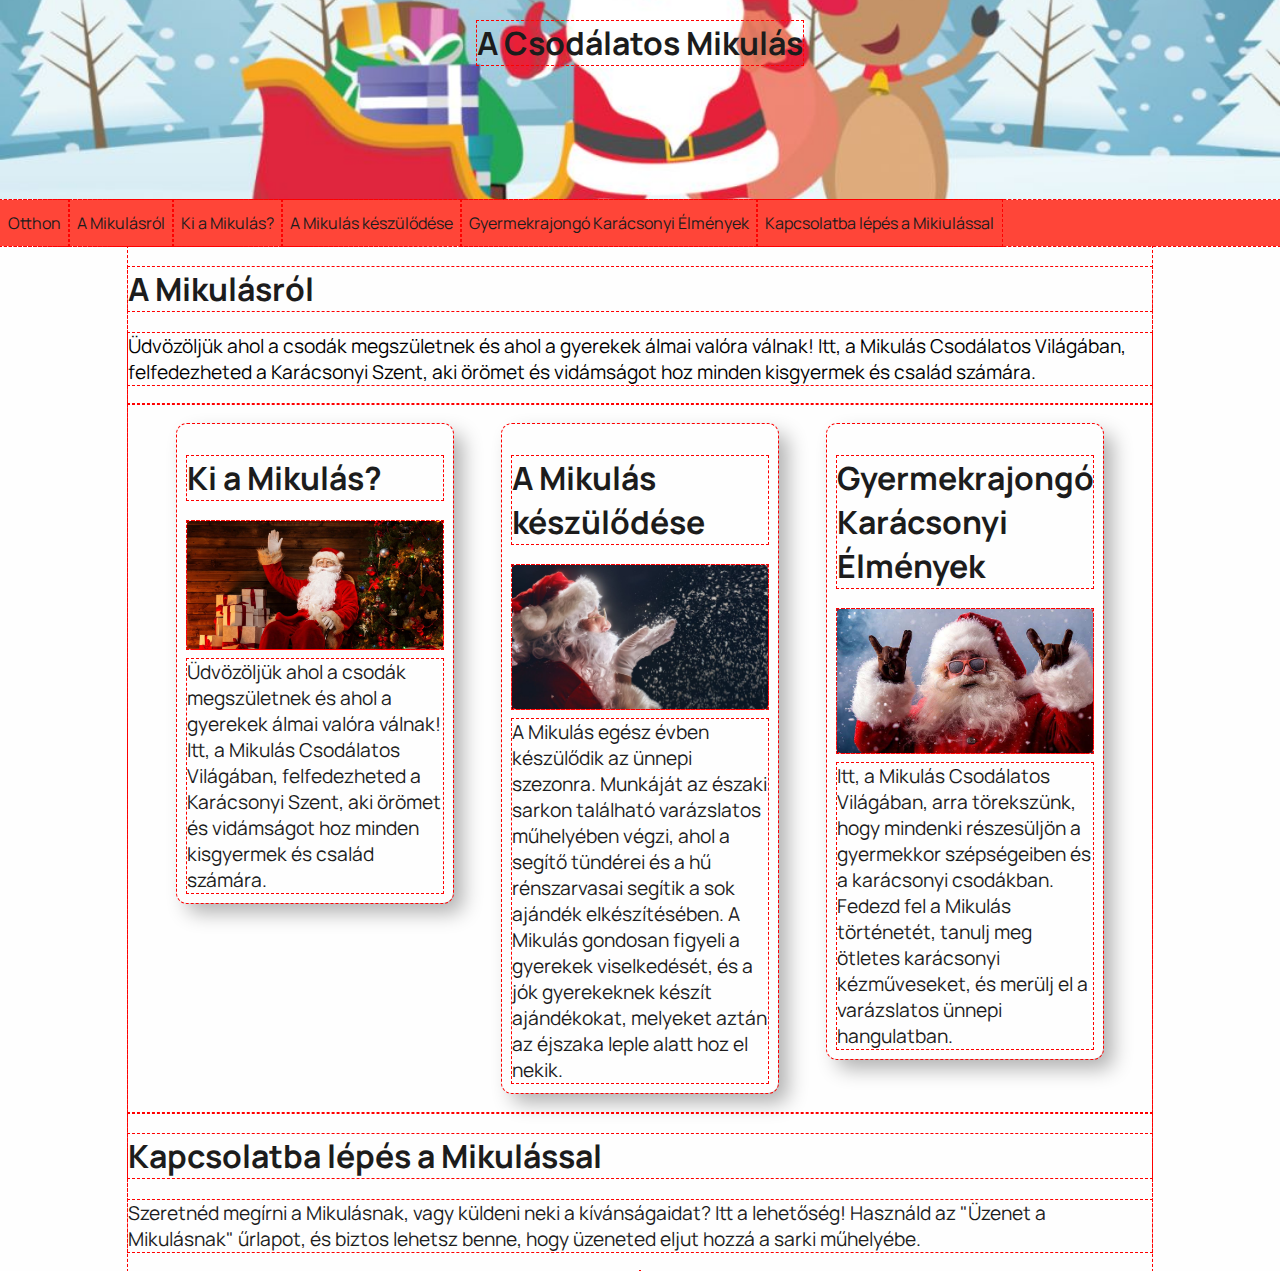
==== index.html @ 01d2d071 "v1" ====
<!DOCTYPE html>
<html lang="en">
<head>
    <meta charset="UTF-8">
    <meta name="viewport" content="width=device-width, initial-scale=1.0">
    <link rel="stylesheet" href="css/style.css">
    <title>Mikulás</title>
</head>
<body>

    <header class="home" id="home">

        <div class="headerbg">
            <h1 class="headerh1">A Csodálatos Mikulás</h1>
        </div>

    </header>
    <nav class="navbar">
        <div class="nav-items">
            <a href="#home" class="navbtna"><button class="navbtn">Otthon</button></a>
            <a href="#mikulasrolheader" class="navbtna"><button class="navbtn">A Mikulásról</button></a>
            <a href="#sec1" class="navbtna"><button class="navbtn">Ki a Mikulás?</button></a>
            <a href="#sec2" class="navbtna"><button class="navbtn">A Mikulás készülődése</button></a>
            <a href="#sec3" class="navbtna"><button class="navbtn">Gyermekrajongó Karácsonyi Élmények</button></a>
            <a href="sec4" class="navbtna"><button class="navbtn">Kapcsolatba lépés a Mikiulással</button></a>
            <div class="colapsespacer"><button class="collapse"></button></div>
        </div>
        <div class="collapsednavitems">
            <a href="#home" class="navbtnacollapse"><button class="navbtncollapse">Otthon</button></a>
            <a href="#mikulasrolheader" class="navbtnacollapse"><button class="navbtncollapse">A Mikulásról</button></a>
            <a href="#sec1" class="navbtnacollapse"><button class="navbtncollapse">Ki a Mikulás?</button></a>
            <a href="#sec2" class="navbtnacollapse"><button class="navbtncollapse">A Mikulás készülődése</button></a>
            <a href="#sec3" class="navbtnacollapse"><button class="navbtncollapse">Gyermekrajongó Karácsonyi Élmények</button></a>
            <a href="#sec4" class="navbtnacollapse"><button class="navbtncollapse">Kapcsolatba lépés a Mikiulással</button></a>
        </div>
    </nav>
    <main>

        <header class="mikulsrolheader" id="mikulasrolheader">
            <h1 class="mikulasrolh1">A Mikulásról</h1>
            <p class="mikulasroltxt">
                Üdvözöljük ahol a csodák megszületnek és ahol a gyerekek álmai valóra válnak! Itt, a Mikulás Csodálatos Világában, felfedezheted a Karácsonyi Szent, aki örömet és vidámságot hoz minden kisgyermek és család számára.
            </p>
        </header>
        <div class="maincontent">
            <section class="sec1" id="sec1">
                <h1 class="sec1h1">Ki a Mikulás?</h1>
                <div class="img1">
                    <img src="img/00010207.jpg" alt="mikulas" class="Img1">
                </div>
                <p class="sec1txt">
                    Üdvözöljük ahol a csodák megszületnek és ahol a gyerekek álmai valóra válnak! Itt, a Mikulás Csodálatos Világában, felfedezheted a Karácsonyi Szent, aki örömet és vidámságot hoz minden kisgyermek és család számára.
                </p>
            </section>
            <section class="sec2" id="sec2">
                <h1 class="sec2h1">A Mikulás készülődése</h1>
                <div class="img2">
                    <img src="img/16c3dac170f14f539d9a60343c01b865.jpg" alt="mikulas" class="Img2">
                </div>
                <p class="sec2txt">
                    A Mikulás egész évben készülődik az ünnepi szezonra. Munkáját az északi sarkon található varázslatos műhelyében végzi, ahol a segítő tündérei és a hű rénszarvasai segítik a sok ajándék elkészítésében. A Mikulás gondosan figyeli a gyerekek viselkedését, és a jók gyerekeknek készít ajándékokat, melyeket aztán az éjszaka leple alatt hoz el nekik.
                </p>
            </section>
            <section class="sec3" id="sec3">
                <h1 class="sec3h1">Gyermekrajongó Karácsonyi Élmények</h1>
                <div class="img3">
                    <img src="img/funny-santa-claus-devil-horns-hand-devil-horns-hands-wallpaper-preview.jpg" alt="mikulas" class="Img3">
                </div>
                <p class="sec3txt">
                    Itt, a Mikulás Csodálatos Világában, arra törekszünk, hogy mindenki részesüljön a gyermekkor szépségeiben és a karácsonyi csodákban. Fedezd fel a Mikulás történetét, tanulj meg ötletes karácsonyi kézműveseket, és merülj el a varázslatos ünnepi hangulatban.
                </p>
            </section>
        </div>
        <section class="sec4" id="sec4">
            <h1 class="sec4h1">Kapcsolatba lépés a Mikulással</h1>
            <p class="sec4txt">
                Szeretnéd megírni a Mikulásnak, vagy küldeni neki a kívánságaidat? Itt a lehetőség! Használd az "Üzenet a Mikulásnak" űrlapot, és biztos lehetsz benne, hogy üzeneted eljut hozzá a sarki műhelyébe.
            </p>
        </section>


    </main>
    <footer>



    </footer>

    <script src="js/script.js"></script>
    <script src="js/collapse.js"></script>
    
</body>
</html>
---- css/style.css ----
@import url('https://fonts.googleapis.com/css2?family=Manrope:wght@200;500;800&display=swap');

* {
    outline: 1px dashed red;
}

html {
    width: 100%;
    scroll-behavior: smooth;
}

body {
    margin: 0;
    width: 100%;
    background-color: #fefefe;
    display: flex;
    justify-content: center;
    align-items: center;
    flex-direction: column;
}

nav {
    position: sticky;
    top: 0;
    left: 0;
    width: 100%;
    height: auto;
    background-color: #ff4538;
    display: flex;
    flex-direction: column;
    z-index: 999;
}

.nav-items {
    width: 100%;
    height: 100%;
    display: flex;
    align-items: center;
    
}

.navbtna, .navbtnacollapse {
    height: 100%;
    text-decoration: none;
    display: flex;
    justify-content: center;
    align-items: center;
}

.navbtnacollapse {
 width: 100%;
}

.navbtn, .navbtncollapse {
    height: 100%;
    font-family: 'Manrope', sans-serif;
    font-weight: 400;
    background-color: transparent;
    border: none;
    padding: 12px 8px;
    font-size: medium;
    color: #1c1c1c;
}

.navbtncollapse {
    width: 100%;
}

.colapsespacer {
    width: 100%;
    display: none;
    justify-content: flex-end;
    align-items: center;
}

.collapse {
    width: 46px;
    height: 46px;
    padding: 12px 8px;
    border: none;
    background-color: transparent;
    font-family: 'Manrope', sans-serif;
    font-size: medium;
    font-weight: 400;
    background-image: url(../svg/menu_FILL0_wght200_GRAD0_opsz24.svg);
    background-position: center;
    background-repeat: no-repeat;
    background-size: 40px;
    transition: .2s ease-in-out;
}

.collapsednavitems {
    display: none;
    align-items: center;
    justify-content: center;
    flex-direction: column;
    overflow: hidden;
    height: 0px;
    transition: .5s ease;
}

.collapse.active {
    background-image: url(../svg/close_FILL0_wght200_GRAD0_opsz24.svg);
}

.collapsednavitems.active {
    height: 276px;
    transition: .5s ease;
}

.collapse:hover {
    background-color: #ff675c ;
}

.navbtn:hover, .navbtncollapse:hover {
    background-color: #ff675c;
    transition: .2s ease-in-out;
}

.home {
    height: 200px;
    width: 100%;
}

.headerbg {
    background-image: url(../img/mikulas-2021.jpg);
    width: 100%;
    min-height: 100%;
    display: flex;
    justify-content: center;
    align-items: flex-start;
    flex-direction: row;
    background-position: center;
    background-repeat: no-repeat;
    background-size: cover;
}

.headerh1{
    font-family: 'Manrope', sans-serif;
    color: #1c1c1c;
}

main {
    display: flex;
    flex-direction: column;
    justify-content: center;
    width: 80%;
}

.maincontent {
    display: flex;
    justify-content: space-evenly;
    align-items: flex-start;
    flex-wrap: wrap;
}

.mikulasrolheader {
    width: 100%;
}

.mikulasrolh1 {
    color: #1c1c1c;
    font-family: 'Manrope', sans-serif;
}

.mikulasroltxt {
    font-size: larger;
    font-family: 'Manrope', sans-serif;
}

.sec1 {
    width:250px;
    padding: 10px;
    border-radius: 10px;
    box-shadow: 10px 10px 20px rgba(0, 0, 0, 0.3);
    margin: 20px 0px;
}

.sec1h1 {
    font-family: 'Manrope', sans-serif;
    color: #1c1c1c;
}

.img1 {
    display: flex;
    justify-content: center;
    align-items: center;
    border-radius: 5px;
}

.Img1 {
    width: 100%;
}

.sec1txt {
    margin: 10px 0px 0px 0px;
    font-family: 'Manrope', sans-serif;
    font-size: larger;
    color: #1c1c1c;
}

.sec2 {
    width: 250px;
    padding: 10px;
    border-radius: 10px;
    box-shadow: 10px 10px 20px rgba(0, 0, 0, 0.3);
    margin: 20px 0px;
}

.sec2h1 {
    font-family: 'Manrope', sans-serif;
    color: #1c1c1c;
}

.img2 {
    display: flex;
    justify-content: center;
    align-items: center;
    border-radius: 5px;
}

.Img2 {
    width: 100%;
}

.sec2txt {
    margin: 10px 0px 0px 0px;
    font-family: 'Manrope', sans-serif;
    font-size: larger;
    color: #1c1c1c;
}

.sec3 {
    width: 250px;
    padding: 10px;
    border-radius: 10px;
    box-shadow: 10px 10px 20px rgba(0, 0, 0, 0.3);
    margin: 20px 0px;
}

.sec3h1 {
    font-family: 'Manrope', sans-serif;
    color: #1c1c1c;
}

.img3 {
    display: flex;
    justify-content: center;
    align-items: center;
    border-radius: 5px;
}

.Img3 {
    width: 100%;
}

.sec3txt {
    margin: 10px 0px 0px 0px;
    font-family: 'Manrope', sans-serif;
    font-size: larger;
    color: #1c1c1c;
}

.sec4 {
    width: 100%;
}

.sec4h1 {
    font-family: 'Manrope',sans-serif;
    color: #1c1c1c;
}

.sec4txt {
    font-family: 'Manrope', sans-serif;
    font-size: larger;
    color: #1c1c1c;
}

@media (min-width:1041px) {
    .sec1, .sec2, .sec3 {
        width: 25%;
    }
}

@media (max-width:1040px) {
    .navbtna {
        display: none;
    }
    
    .colapsespacer {
        display: flex;
    }

    .collapsednavitems {
        display: flex;
    }
}
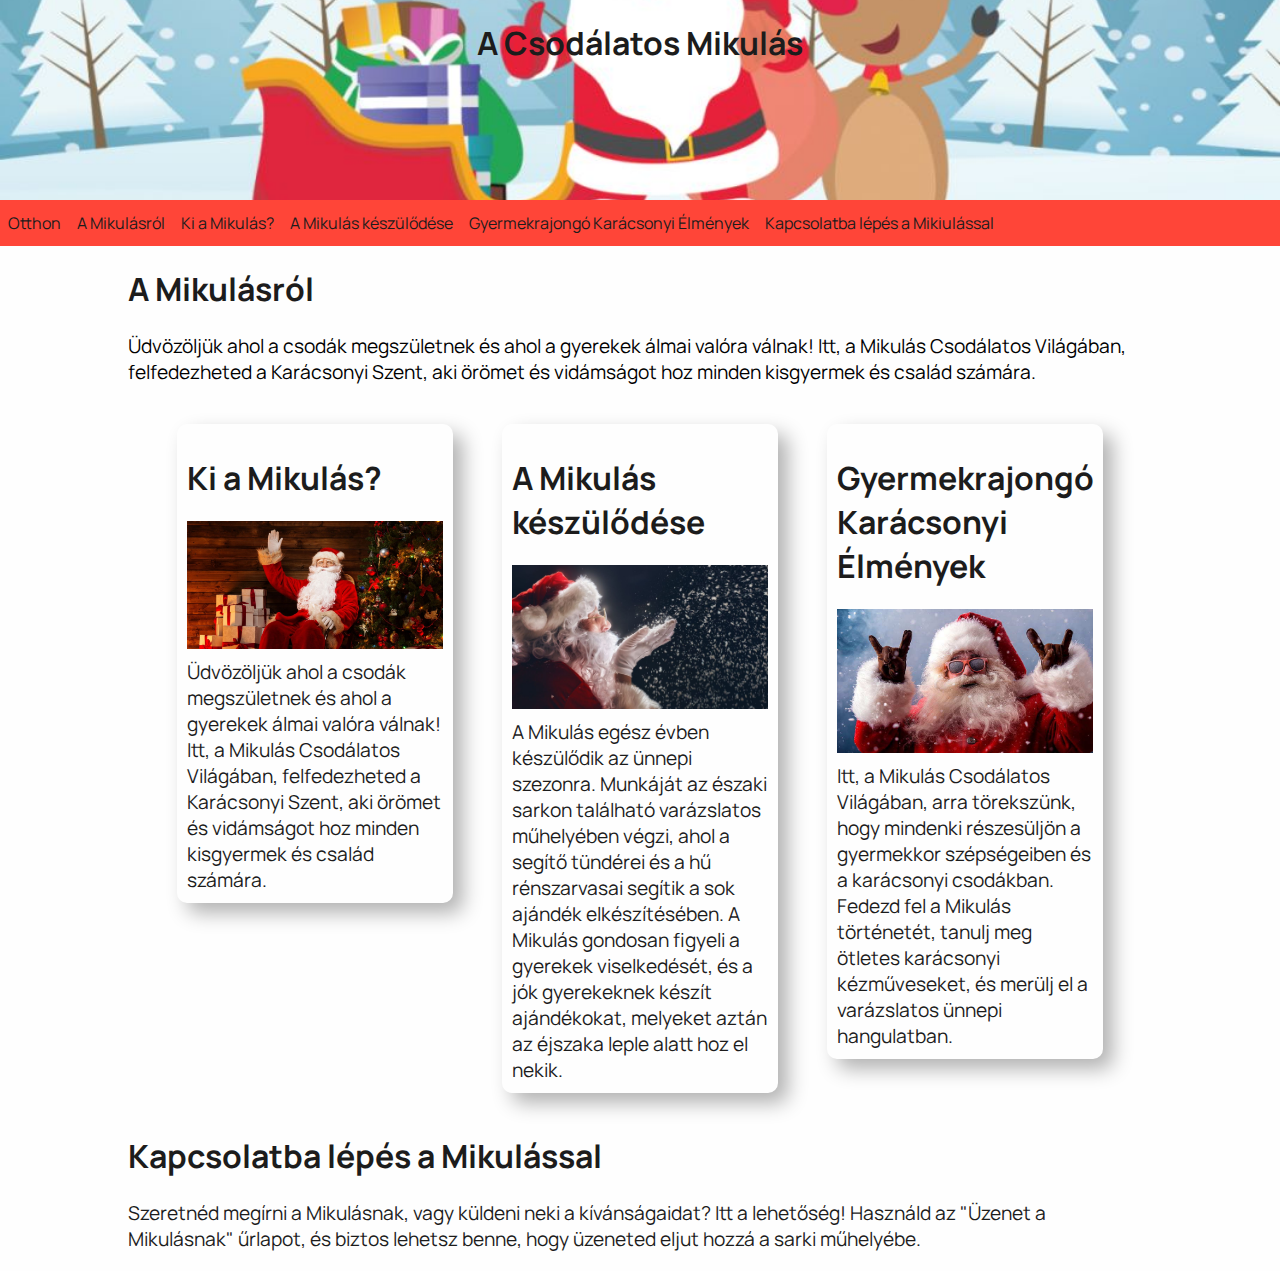
==== commit f68f290e: "v1fix02" ====
--- a/index.html
+++ b/index.html
@@ -22,7 +22,7 @@
             <a href="#sec1" class="navbtna"><button class="navbtn">Ki a Mikulás?</button></a>
             <a href="#sec2" class="navbtna"><button class="navbtn">A Mikulás készülődése</button></a>
             <a href="#sec3" class="navbtna"><button class="navbtn">Gyermekrajongó Karácsonyi Élmények</button></a>
-            <a href="sec4" class="navbtna"><button class="navbtn">Kapcsolatba lépés a Mikiulással</button></a>
+            <a href="#sec4" class="navbtna"><button class="navbtn">Kapcsolatba lépés a Mikiulással</button></a>
             <div class="colapsespacer"><button class="collapse"></button></div>
         </div>
         <div class="collapsednavitems">
--- a/css/style.css
+++ b/css/style.css
@@ -1,8 +1,4 @@
 @import url('https://fonts.googleapis.com/css2?family=Manrope:wght@200;500;800&display=swap');
-
-* {
-    outline: 1px dashed red;
-}
 
 html {
     width: 100%;
